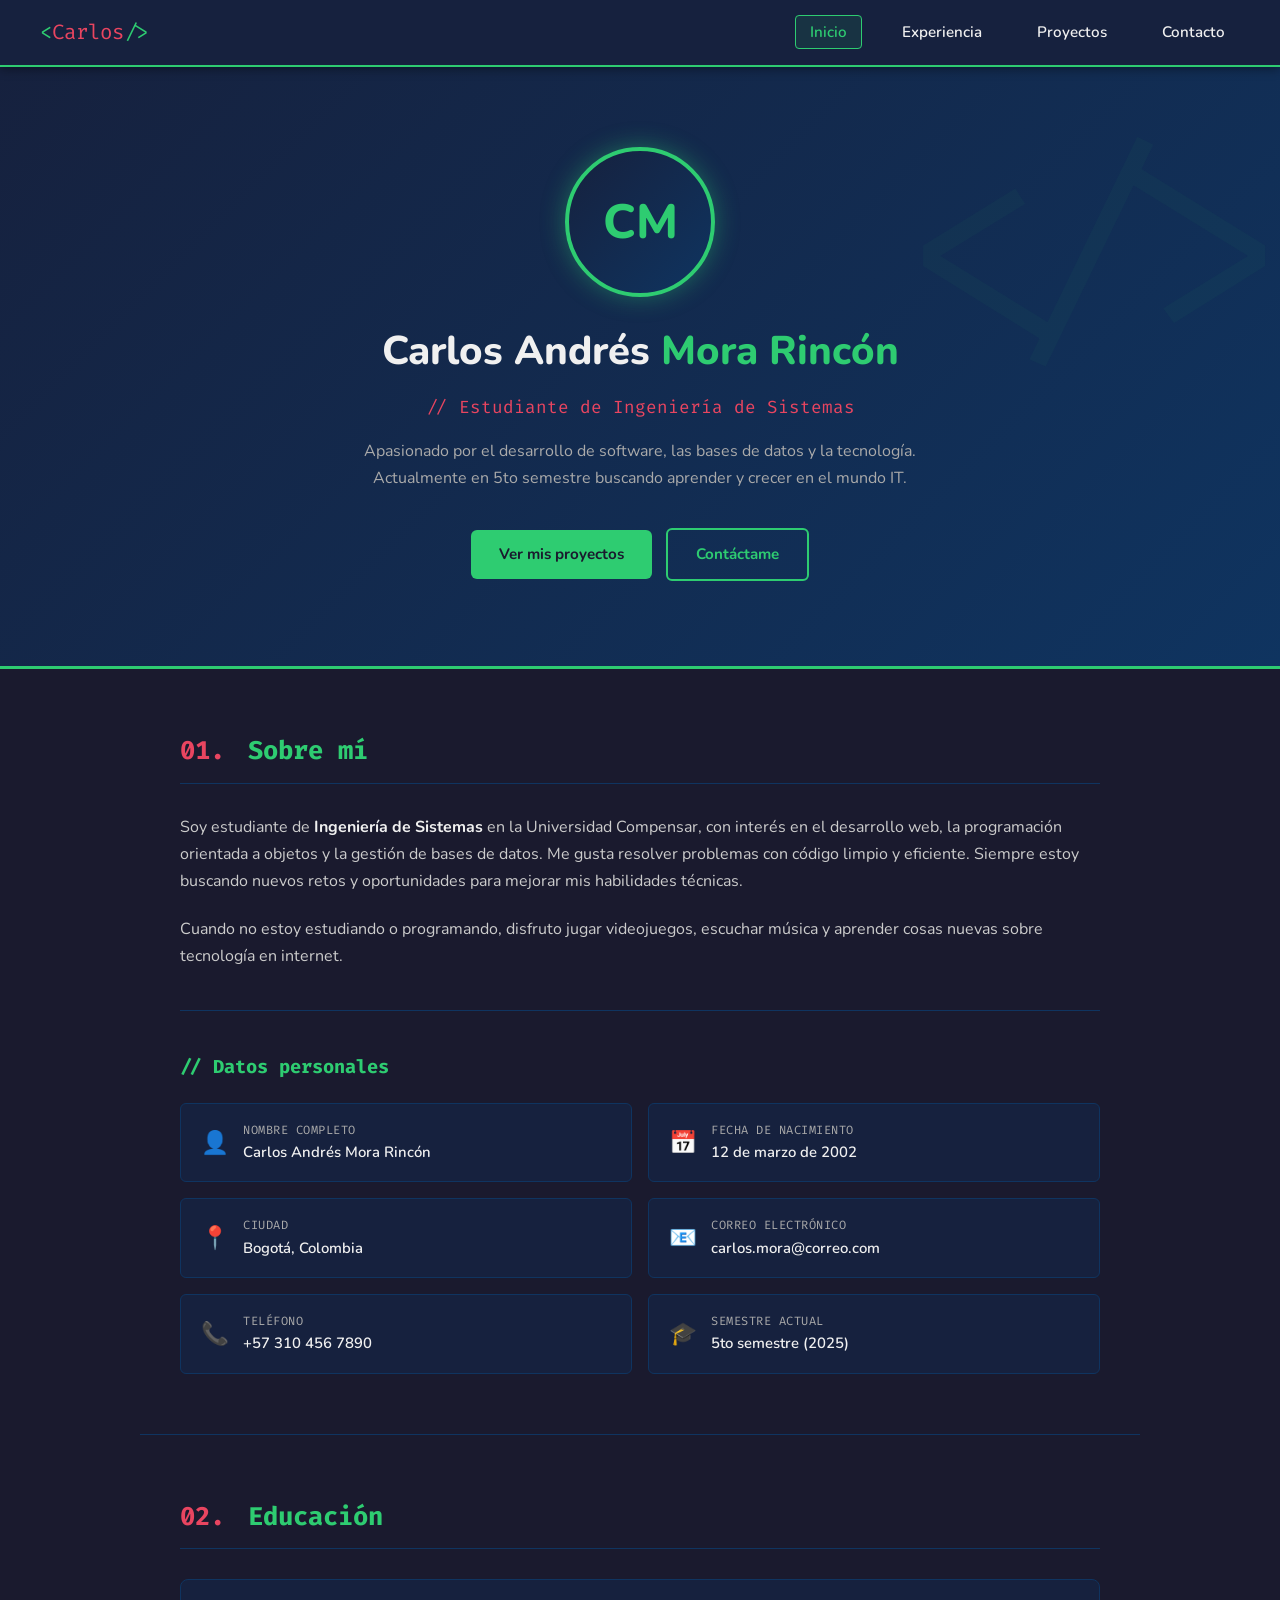
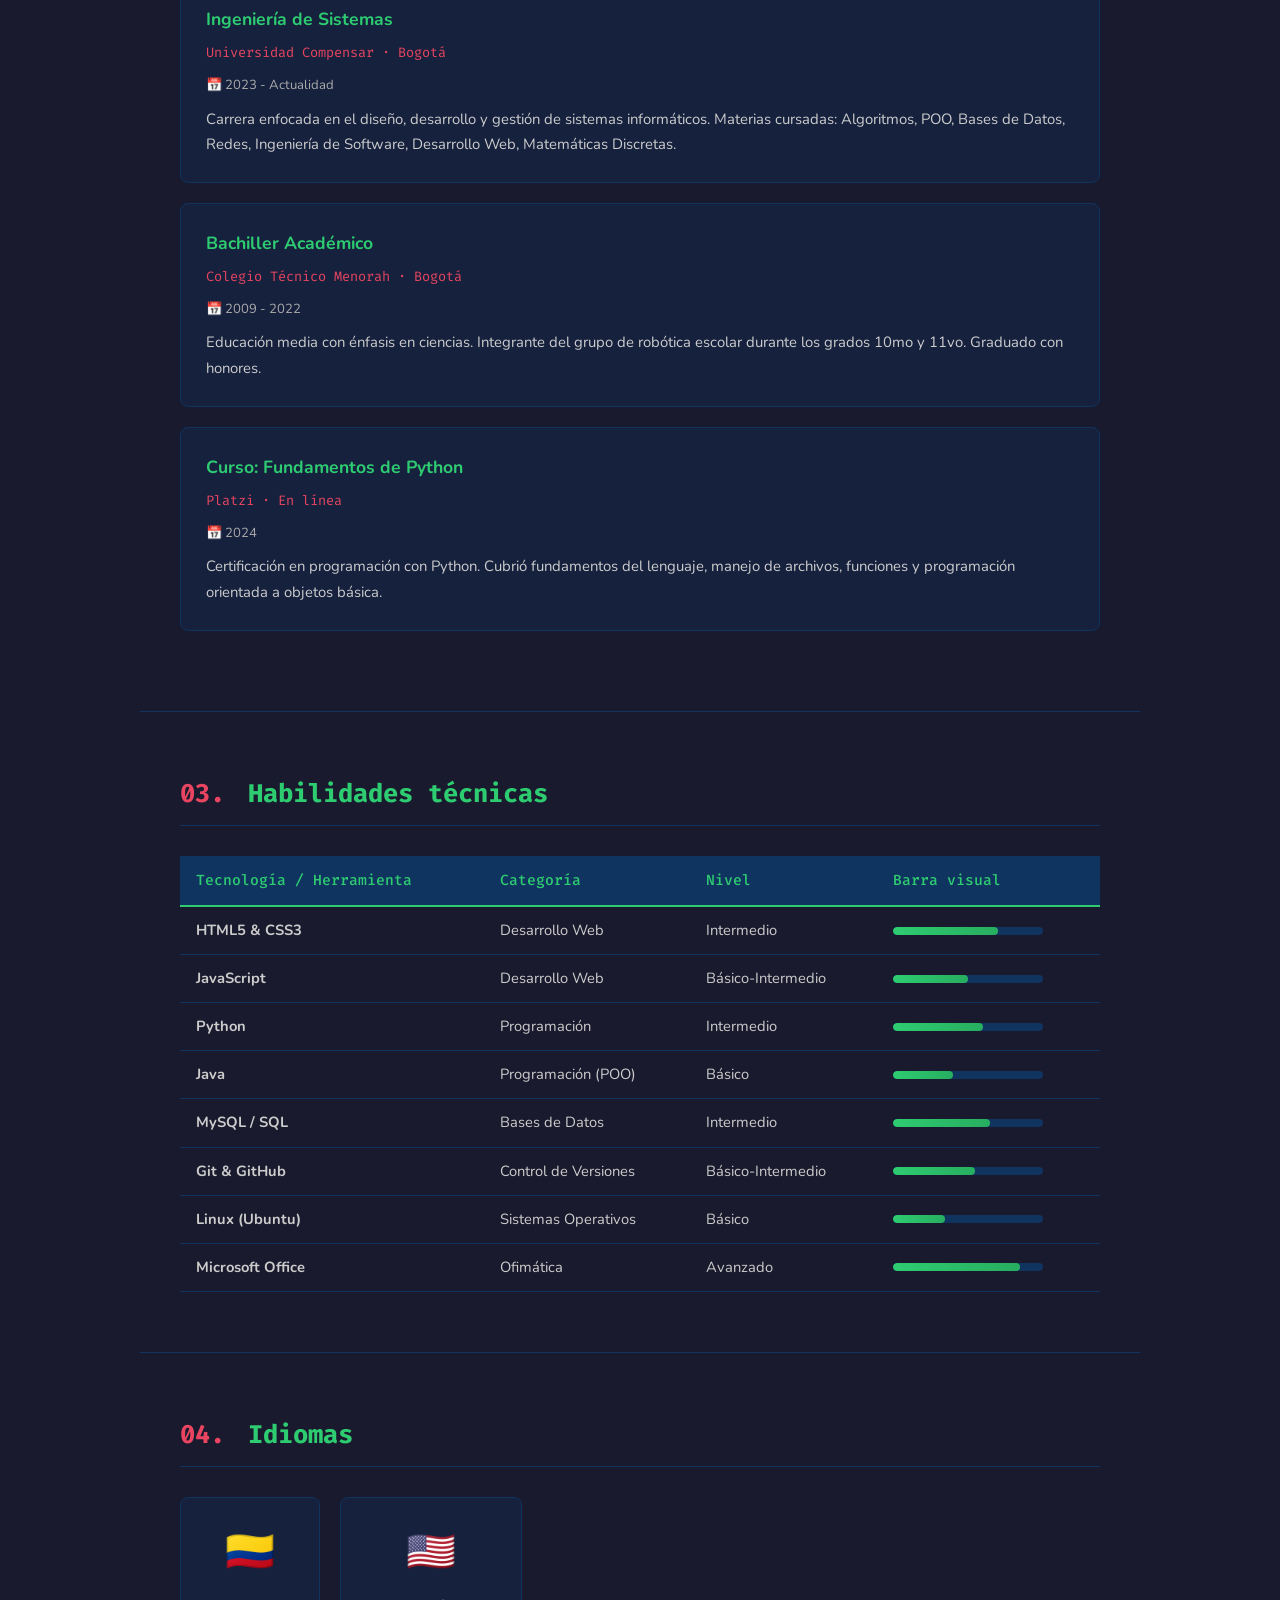
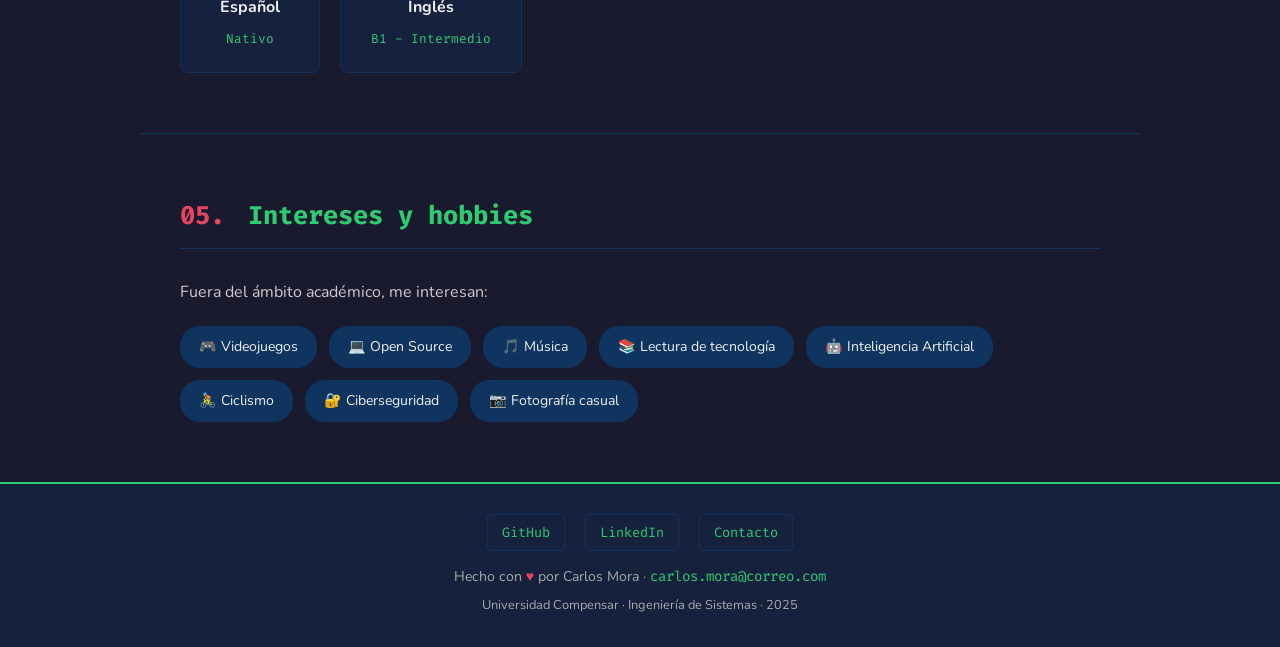
==== index.html @ 98360e1f "primer commit" ====
<!DOCTYPE html>
<html lang="es">
<head>
  <meta charset="UTF-8" />
  <meta name="viewport" content="width=device-width, initial-scale=1.0" />
  <meta name="description" content="Hoja de vida de Carlos Andrés Mora Rincón, estudiante de Ingeniería de Sistemas." />
  <title>Carlos Mora | Inicio</title>
  <link rel="stylesheet" href="css/styles.css" />
</head>
<body>

  <!-- ===== NAVEGACIÓN ===== -->
  <nav>
    <a href="index.html" class="nav-logo">&lt;<span>Carlos</span>/&gt;</a>
    <ul>
      <li><a href="index.html" class="activo">Inicio</a></li>
      <li><a href="pages/experiencia.html">Experiencia</a></li>
      <li><a href="pages/proyectos.html">Proyectos</a></li>
      <li><a href="pages/contacto.html">Contacto</a></li>
    </ul>
  </nav>

  <!-- ===== HERO ===== -->
  <div class="hero">
    <!-- Imagen representativa (avatar con iniciales como placeholder) -->
    <div style="width:150px;height:150px;border-radius:50%;border:4px solid var(--verde);
                background:linear-gradient(135deg,#16213e,#0f3460);
                display:flex;align-items:center;justify-content:center;
                margin:0 auto 20px;font-size:3rem;font-weight:800;color:var(--verde);
                box-shadow:0 0 25px rgba(46,204,113,0.4);">
      CM
    </div>
    <h1>Carlos Andrés <span>Mora Rincón</span></h1>
    <p class="subtitulo">// Estudiante de Ingeniería de Sistemas</p>
    <p class="descripcion">
      Apasionado por el desarrollo de software, las bases de datos y la tecnología.
      Actualmente en 5to semestre buscando aprender y crecer en el mundo IT.
    </p>
    <a href="pages/proyectos.html" class="btn">Ver mis proyectos</a>
    <a href="pages/contacto.html" class="btn btn-outline">Contáctame</a>
  </div>

  <!-- ===== INFORMACIÓN PERSONAL ===== -->
  <section>
    <h2 class="seccion-titulo"><span>01.</span> Sobre mí</h2>

    <p style="color:#cccccc; margin-bottom:20px;">
      Soy estudiante de <strong style="color:var(--blanco)">Ingeniería de Sistemas</strong> en la Universidad Compensar, 
      con interés en el desarrollo web, la programación orientada a objetos y la gestión de bases de datos. 
      Me gusta resolver problemas con código limpio y eficiente. Siempre estoy buscando nuevos retos y 
      oportunidades para mejorar mis habilidades técnicas.
    </p>

    <p style="color:#cccccc; margin-bottom:30px;">
      Cuando no estoy estudiando o programando, disfruto jugar videojuegos, escuchar música y aprender 
      cosas nuevas sobre tecnología en internet.
    </p>

    <hr class="divisor" />

    <!-- Datos personales en grilla -->
    <h3 class="codigo text-verde" style="margin-bottom:16px;">// Datos personales</h3>
    <div class="datos-grid">
      <div class="dato-item">
        <span class="dato-icono">👤</span>
        <div>
          <div class="dato-label">Nombre completo</div>
          <div class="dato-valor">Carlos Andrés Mora Rincón</div>
        </div>
      </div>
      <div class="dato-item">
        <span class="dato-icono">📅</span>
        <div>
          <div class="dato-label">Fecha de nacimiento</div>
          <div class="dato-valor">12 de marzo de 2002</div>
        </div>
      </div>
      <div class="dato-item">
        <span class="dato-icono">📍</span>
        <div>
          <div class="dato-label">Ciudad</div>
          <div class="dato-valor">Bogotá, Colombia</div>
        </div>
      </div>
      <div class="dato-item">
        <span class="dato-icono">📧</span>
        <div>
          <div class="dato-label">Correo electrónico</div>
          <div class="dato-valor">carlos.mora@correo.com</div>
        </div>
      </div>
      <div class="dato-item">
        <span class="dato-icono">📞</span>
        <div>
          <div class="dato-label">Teléfono</div>
          <div class="dato-valor">+57 310 456 7890</div>
        </div>
      </div>
      <div class="dato-item">
        <span class="dato-icono">🎓</span>
        <div>
          <div class="dato-label">Semestre actual</div>
          <div class="dato-valor">5to semestre (2025)</div>
        </div>
      </div>
    </div>
  </section>

  <hr class="divisor" style="max-width:1000px;margin:0 auto;" />

  <!-- ===== EDUCACIÓN ===== -->
  <section>
    <h2 class="seccion-titulo"><span>02.</span> Educación</h2>

    <div class="card">
      <h3>Ingeniería de Sistemas</h3>
      <div class="institucion">Universidad Compensar · Bogotá</div>
      <div class="periodo">📅 2023 - Actualidad</div>
      <p>
        Carrera enfocada en el diseño, desarrollo y gestión de sistemas informáticos. 
        Materias cursadas: Algoritmos, POO, Bases de Datos, Redes, Ingeniería de Software, 
        Desarrollo Web, Matemáticas Discretas.
      </p>
    </div>

    <div class="card">
      <h3>Bachiller Académico</h3>
      <div class="institucion">Colegio Técnico Menorah · Bogotá</div>
      <div class="periodo">📅 2009 - 2022</div>
      <p>
        Educación media con énfasis en ciencias. Integrante del grupo de robótica escolar 
        durante los grados 10mo y 11vo. Graduado con honores.
      </p>
    </div>

    <div class="card">
      <h3>Curso: Fundamentos de Python</h3>
      <div class="institucion">Platzi · En línea</div>
      <div class="periodo">📅 2024</div>
      <p>
        Certificación en programación con Python. Cubrió fundamentos del lenguaje, 
        manejo de archivos, funciones y programación orientada a objetos básica.
      </p>
    </div>
  </section>

  <hr class="divisor" style="max-width:1000px;margin:0 auto;" />

  <!-- ===== HABILIDADES (TABLA) ===== -->
  <section>
    <h2 class="seccion-titulo"><span>03.</span> Habilidades técnicas</h2>

    <table class="tabla-habilidades">
      <thead>
        <tr>
          <th>Tecnología / Herramienta</th>
          <th>Categoría</th>
          <th>Nivel</th>
          <th>Barra visual</th>
        </tr>
      </thead>
      <tbody>
        <tr>
          <td><strong>HTML5 &amp; CSS3</strong></td>
          <td>Desarrollo Web</td>
          <td class="text-verde">Intermedio</td>
          <td><div class="nivel-barra"><div class="nivel-fill" style="width:70%"></div></div></td>
        </tr>
        <tr>
          <td><strong>JavaScript</strong></td>
          <td>Desarrollo Web</td>
          <td class="text-verde">Básico-Intermedio</td>
          <td><div class="nivel-barra"><div class="nivel-fill" style="width:50%"></div></div></td>
        </tr>
        <tr>
          <td><strong>Python</strong></td>
          <td>Programación</td>
          <td class="text-verde">Intermedio</td>
          <td><div class="nivel-barra"><div class="nivel-fill" style="width:60%"></div></div></td>
        </tr>
        <tr>
          <td><strong>Java</strong></td>
          <td>Programación (POO)</td>
          <td class="text-verde">Básico</td>
          <td><div class="nivel-barra"><div class="nivel-fill" style="width:40%"></div></div></td>
        </tr>
        <tr>
          <td><strong>MySQL / SQL</strong></td>
          <td>Bases de Datos</td>
          <td class="text-verde">Intermedio</td>
          <td><div class="nivel-barra"><div class="nivel-fill" style="width:65%"></div></div></td>
        </tr>
        <tr>
          <td><strong>Git &amp; GitHub</strong></td>
          <td>Control de Versiones</td>
          <td class="text-verde">Básico-Intermedio</td>
          <td><div class="nivel-barra"><div class="nivel-fill" style="width:55%"></div></div></td>
        </tr>
        <tr>
          <td><strong>Linux (Ubuntu)</strong></td>
          <td>Sistemas Operativos</td>
          <td class="text-verde">Básico</td>
          <td><div class="nivel-barra"><div class="nivel-fill" style="width:35%"></div></div></td>
        </tr>
        <tr>
          <td><strong>Microsoft Office</strong></td>
          <td>Ofimática</td>
          <td class="text-verde">Avanzado</td>
          <td><div class="nivel-barra"><div class="nivel-fill" style="width:85%"></div></div></td>
        </tr>
      </tbody>
    </table>
  </section>

  <hr class="divisor" style="max-width:1000px;margin:0 auto;" />

  <!-- ===== IDIOMAS ===== -->
  <section>
    <h2 class="seccion-titulo"><span>04.</span> Idiomas</h2>
    <div class="idiomas-lista">
      <div class="idioma-card">
        <span class="bandera">🇨🇴</span>
        <span class="nombre">Español</span>
        <span class="nivel-texto">Nativo</span>
      </div>
      <div class="idioma-card">
        <span class="bandera">🇺🇸</span>
        <span class="nombre">Inglés</span>
        <span class="nivel-texto">B1 - Intermedio</span>
      </div>
    </div>
  </section>

  <hr class="divisor" style="max-width:1000px;margin:0 auto;" />

  <!-- ===== HOBBIES E INTERESES ===== -->
  <section>
    <h2 class="seccion-titulo"><span>05.</span> Intereses y hobbies</h2>
    <p style="color:#cccccc; margin-bottom:20px;">
      Fuera del ámbito académico, me interesan:
    </p>
    <div class="hobbies-grid">
      <span class="hobby-tag">🎮 Videojuegos</span>
      <span class="hobby-tag">💻 Open Source</span>
      <span class="hobby-tag">🎵 Música</span>
      <span class="hobby-tag">📚 Lectura de tecnología</span>
      <span class="hobby-tag">🤖 Inteligencia Artificial</span>
      <span class="hobby-tag">🚴 Ciclismo</span>
      <span class="hobby-tag">🔐 Ciberseguridad</span>
      <span class="hobby-tag">📷 Fotografía casual</span>
    </div>
  </section>

  <!-- ===== FOOTER ===== -->
  <footer>
    <div class="redes">
      <a href="https://github.com/" target="_blank">GitHub</a>
      <a href="https://linkedin.com/" target="_blank">LinkedIn</a>
      <a href="pages/contacto.html">Contacto</a>
    </div>
    <p>Hecho con <span style="color:var(--acento)">♥</span> por Carlos Mora · 
       <span class="codigo text-verde">carlos.mora@correo.com</span>
    </p>
    <p style="margin-top:6px; font-size:0.8rem;">Universidad Compensar · Ingeniería de Sistemas · 2025</p>
  </footer>

</body>
</html>
---- css/styles.css ----
/* =============================================
   HOJA DE VIDA - Carlos Andrés Mora Rincón
   Estilos principales del sitio
   ============================================= */

/* Fuentes de Google */
@import url('https://fonts.googleapis.com/css2?family=Fira+Code:wght@300;400;500&family=Nunito:wght@300;400;600;700;800&display=swap');

/* Variables de color */
:root {
  --verde: #2ecc71;
  --verde-oscuro: #27ae60;
  --azul-oscuro: #1a1a2e;
  --azul-medio: #16213e;
  --azul-panel: #0f3460;
  --blanco: #f0f0f0;
  --gris: #aaaaaa;
  --acento: #e94560;
  --fuente-codigo: 'Fira Code', monospace;
  --fuente-texto: 'Nunito', sans-serif;
}

/* Reset básico */
* {
  margin: 0;
  padding: 0;
  box-sizing: border-box;
}

body {
  background-color: var(--azul-oscuro);
  color: var(--blanco);
  font-family: var(--fuente-texto);
  line-height: 1.7;
}

/* ---- BARRA DE NAVEGACIÓN ---- */
nav {
  background-color: var(--azul-medio);
  padding: 15px 40px;
  display: flex;
  justify-content: space-between;
  align-items: center;
  position: sticky;
  top: 0;
  z-index: 100;
  border-bottom: 2px solid var(--verde);
  box-shadow: 0 2px 10px rgba(0,0,0,0.4);
}

.nav-logo {
  font-family: var(--fuente-codigo);
  font-size: 1.3rem;
  color: var(--verde);
  text-decoration: none;
}

.nav-logo span {
  color: var(--acento);
}

nav ul {
  list-style: none;
  display: flex;
  gap: 25px;
}

nav ul li a {
  color: var(--blanco);
  text-decoration: none;
  font-size: 0.95rem;
  font-weight: 600;
  padding: 6px 14px;
  border-radius: 4px;
  transition: all 0.3s ease;
  border: 1px solid transparent;
}

nav ul li a:hover,
nav ul li a.activo {
  color: var(--verde);
  border-color: var(--verde);
  background-color: rgba(46, 204, 113, 0.1);
}

/* ---- HERO / ENCABEZADO PRINCIPAL ---- */
.hero {
  background: linear-gradient(135deg, var(--azul-medio) 0%, var(--azul-panel) 100%);
  padding: 80px 40px;
  text-align: center;
  border-bottom: 3px solid var(--verde);
  position: relative;
  overflow: hidden;
}

.hero::before {
  content: '</>';
  font-family: var(--fuente-codigo);
  font-size: 15rem;
  color: rgba(46, 204, 113, 0.04);
  position: absolute;
  top: -20px;
  right: -30px;
  pointer-events: none;
}

.hero-foto {
  width: 150px;
  height: 150px;
  border-radius: 50%;
  border: 4px solid var(--verde);
  object-fit: cover;
  margin-bottom: 20px;
  box-shadow: 0 0 25px rgba(46, 204, 113, 0.4);
}

.hero h1 {
  font-size: 2.5rem;
  font-weight: 800;
  margin-bottom: 8px;
}

.hero h1 span {
  color: var(--verde);
}

.hero .subtitulo {
  font-family: var(--fuente-codigo);
  color: var(--acento);
  font-size: 1.1rem;
  margin-bottom: 15px;
}

.hero p.descripcion {
  max-width: 600px;
  margin: 0 auto 30px;
  color: var(--gris);
  font-size: 1rem;
}

.btn {
  display: inline-block;
  padding: 12px 28px;
  background-color: var(--verde);
  color: var(--azul-oscuro);
  text-decoration: none;
  border-radius: 6px;
  font-weight: 700;
  font-size: 0.95rem;
  transition: all 0.3s ease;
  margin: 5px;
}

.btn:hover {
  background-color: var(--verde-oscuro);
  transform: translateY(-2px);
  box-shadow: 0 5px 15px rgba(46,204,113,0.3);
}

.btn-outline {
  background-color: transparent;
  border: 2px solid var(--verde);
  color: var(--verde);
}

.btn-outline:hover {
  background-color: var(--verde);
  color: var(--azul-oscuro);
}

/* ---- SECCIONES GENERALES ---- */
section {
  padding: 60px 40px;
  max-width: 1000px;
  margin: 0 auto;
}

.seccion-titulo {
  font-family: var(--fuente-codigo);
  font-size: 1.6rem;
  color: var(--verde);
  margin-bottom: 30px;
  padding-bottom: 10px;
  border-bottom: 1px solid var(--azul-panel);
}

.seccion-titulo span {
  color: var(--acento);
  margin-right: 8px;
}

/* ---- TARJETAS ---- */
.card {
  background-color: var(--azul-medio);
  border: 1px solid var(--azul-panel);
  border-radius: 8px;
  padding: 25px;
  margin-bottom: 20px;
  transition: border-color 0.3s ease;
}

.card:hover {
  border-color: var(--verde);
}

.card h3 {
  color: var(--verde);
  margin-bottom: 6px;
  font-size: 1.1rem;
}

.card .institucion {
  font-family: var(--fuente-codigo);
  color: var(--acento);
  font-size: 0.85rem;
  margin-bottom: 10px;
}

.card .periodo {
  font-size: 0.82rem;
  color: var(--gris);
  margin-bottom: 10px;
}

.card p {
  color: #cccccc;
  font-size: 0.93rem;
}

/* ---- TABLA DE HABILIDADES ---- */
.tabla-habilidades {
  width: 100%;
  border-collapse: collapse;
  margin-top: 20px;
  font-size: 0.92rem;
}

.tabla-habilidades thead {
  background-color: var(--azul-panel);
}

.tabla-habilidades th {
  padding: 12px 16px;
  text-align: left;
  color: var(--verde);
  font-family: var(--fuente-codigo);
  font-weight: 500;
  border-bottom: 2px solid var(--verde);
}

.tabla-habilidades td {
  padding: 11px 16px;
  border-bottom: 1px solid var(--azul-panel);
  color: #cccccc;
}

.tabla-habilidades tr:hover td {
  background-color: rgba(46, 204, 113, 0.05);
}

.nivel-barra {
  height: 8px;
  background-color: var(--azul-panel);
  border-radius: 4px;
  overflow: hidden;
  width: 150px;
}

.nivel-fill {
  height: 100%;
  background: linear-gradient(90deg, var(--verde), var(--verde-oscuro));
  border-radius: 4px;
}

/* ---- DATOS PERSONALES ---- */
.datos-grid {
  display: grid;
  grid-template-columns: 1fr 1fr;
  gap: 16px;
  margin-top: 20px;
}

.dato-item {
  background-color: var(--azul-medio);
  border: 1px solid var(--azul-panel);
  border-radius: 6px;
  padding: 16px 20px;
  display: flex;
  align-items: center;
  gap: 14px;
}

.dato-icono {
  font-size: 1.4rem;
  flex-shrink: 0;
}

.dato-label {
  font-size: 0.75rem;
  color: var(--gris);
  font-family: var(--fuente-codigo);
  text-transform: uppercase;
  letter-spacing: 0.5px;
}

.dato-valor {
  font-size: 0.93rem;
  color: var(--blanco);
  font-weight: 600;
}

/* ---- IDIOMAS ---- */
.idiomas-lista {
  display: flex;
  gap: 20px;
  flex-wrap: wrap;
  margin-top: 20px;
}

.idioma-card {
  background-color: var(--azul-medio);
  border: 1px solid var(--azul-panel);
  border-radius: 8px;
  padding: 20px 30px;
  text-align: center;
  min-width: 140px;
}

.idioma-card .bandera {
  font-size: 2.5rem;
  display: block;
  margin-bottom: 8px;
}

.idioma-card .nombre {
  font-weight: 700;
  display: block;
  margin-bottom: 4px;
}

.idioma-card .nivel-texto {
  font-family: var(--fuente-codigo);
  font-size: 0.8rem;
  color: var(--verde);
}

/* ---- HOBBIES ---- */
.hobbies-grid {
  display: flex;
  flex-wrap: wrap;
  gap: 12px;
  margin-top: 20px;
}

.hobby-tag {
  background-color: var(--azul-panel);
  color: var(--blanco);
  padding: 8px 18px;
  border-radius: 20px;
  font-size: 0.88rem;
  border: 1px solid transparent;
  transition: border-color 0.3s ease, color 0.3s ease;
}

.hobby-tag:hover {
  border-color: var(--verde);
  color: var(--verde);
}

/* ---- FOOTER ---- */
footer {
  background-color: var(--azul-medio);
  border-top: 2px solid var(--verde);
  text-align: center;
  padding: 30px 20px;
  color: var(--gris);
  font-size: 0.88rem;
}

footer a {
  color: var(--verde);
  text-decoration: none;
}

footer .redes {
  display: flex;
  justify-content: center;
  gap: 20px;
  margin-bottom: 14px;
}

footer .redes a {
  font-family: var(--fuente-codigo);
  font-size: 0.85rem;
  padding: 6px 14px;
  border: 1px solid var(--azul-panel);
  border-radius: 4px;
  transition: border-color 0.3s, color 0.3s;
}

footer .redes a:hover {
  border-color: var(--verde);
}

/* ---- DIVISORES ---- */
hr.divisor {
  border: none;
  border-top: 1px solid var(--azul-panel);
  margin: 40px 0;
}

/* ---- BADGE DE TECNOLOGÍA ---- */
.tech-badges {
  display: flex;
  flex-wrap: wrap;
  gap: 8px;
  margin-top: 10px;
}

.badge {
  background-color: rgba(46, 204, 113, 0.12);
  color: var(--verde);
  border: 1px solid rgba(46,204,113,0.3);
  padding: 4px 12px;
  border-radius: 4px;
  font-family: var(--fuente-codigo);
  font-size: 0.8rem;
}

/* ---- PÁGINA INTERNA (PROYECTOS, CONTACTO, ETC.) ---- */
.page-header {
  background: var(--azul-medio);
  padding: 40px 40px 30px;
  border-bottom: 2px solid var(--verde);
  text-align: center;
}

.page-header h1 {
  font-size: 2rem;
  font-weight: 800;
}

.page-header h1 span {
  color: var(--verde);
}

.page-header p {
  color: var(--gris);
  font-family: var(--fuente-codigo);
  font-size: 0.9rem;
  margin-top: 8px;
}

/* ---- PROYECTOS ---- */
.proyecto-card {
  background-color: var(--azul-medio);
  border: 1px solid var(--azul-panel);
  border-radius: 8px;
  padding: 25px;
  margin-bottom: 20px;
  transition: border-color 0.3s;
}

.proyecto-card:hover {
  border-color: var(--verde);
}

.proyecto-card h3 {
  color: var(--verde);
  font-size: 1.15rem;
  margin-bottom: 8px;
}

.proyecto-card .tipo {
  font-family: var(--fuente-codigo);
  color: var(--acento);
  font-size: 0.8rem;
  margin-bottom: 12px;
}

.proyecto-card p {
  color: #cccccc;
  font-size: 0.92rem;
  margin-bottom: 14px;
}

/* ---- FORMULARIO DE CONTACTO ---- */
.form-grupo {
  margin-bottom: 20px;
}

.form-grupo label {
  display: block;
  margin-bottom: 6px;
  font-family: var(--fuente-codigo);
  font-size: 0.85rem;
  color: var(--verde);
}

.form-grupo input,
.form-grupo textarea,
.form-grupo select {
  width: 100%;
  padding: 12px 16px;
  background-color: var(--azul-medio);
  border: 1px solid var(--azul-panel);
  border-radius: 6px;
  color: var(--blanco);
  font-family: var(--fuente-texto);
  font-size: 0.93rem;
  transition: border-color 0.3s;
}

.form-grupo input:focus,
.form-grupo textarea:focus {
  outline: none;
  border-color: var(--verde);
}

.form-grupo textarea {
  min-height: 130px;
  resize: vertical;
}

/* ---- UTILIDADES ---- */
.text-verde { color: var(--verde); }
.text-acento { color: var(--acento); }
.text-gris { color: var(--gris); }
.mt-20 { margin-top: 20px; }
.mb-20 { margin-bottom: 20px; }
.codigo { font-family: var(--fuente-codigo); }

/* ---- RESPONSIVE BÁSICO ---- */
@media (max-width: 700px) {
  nav {
    flex-direction: column;
    gap: 15px;
    padding: 15px 20px;
  }

  nav ul {
    gap: 10px;
    flex-wrap: wrap;
    justify-content: center;
  }

  .hero {
    padding: 50px 20px;
  }

  .hero h1 {
    font-size: 1.8rem;
  }

  section {
    padding: 40px 20px;
  }

  .datos-grid {
    grid-template-columns: 1fr;
  }
}
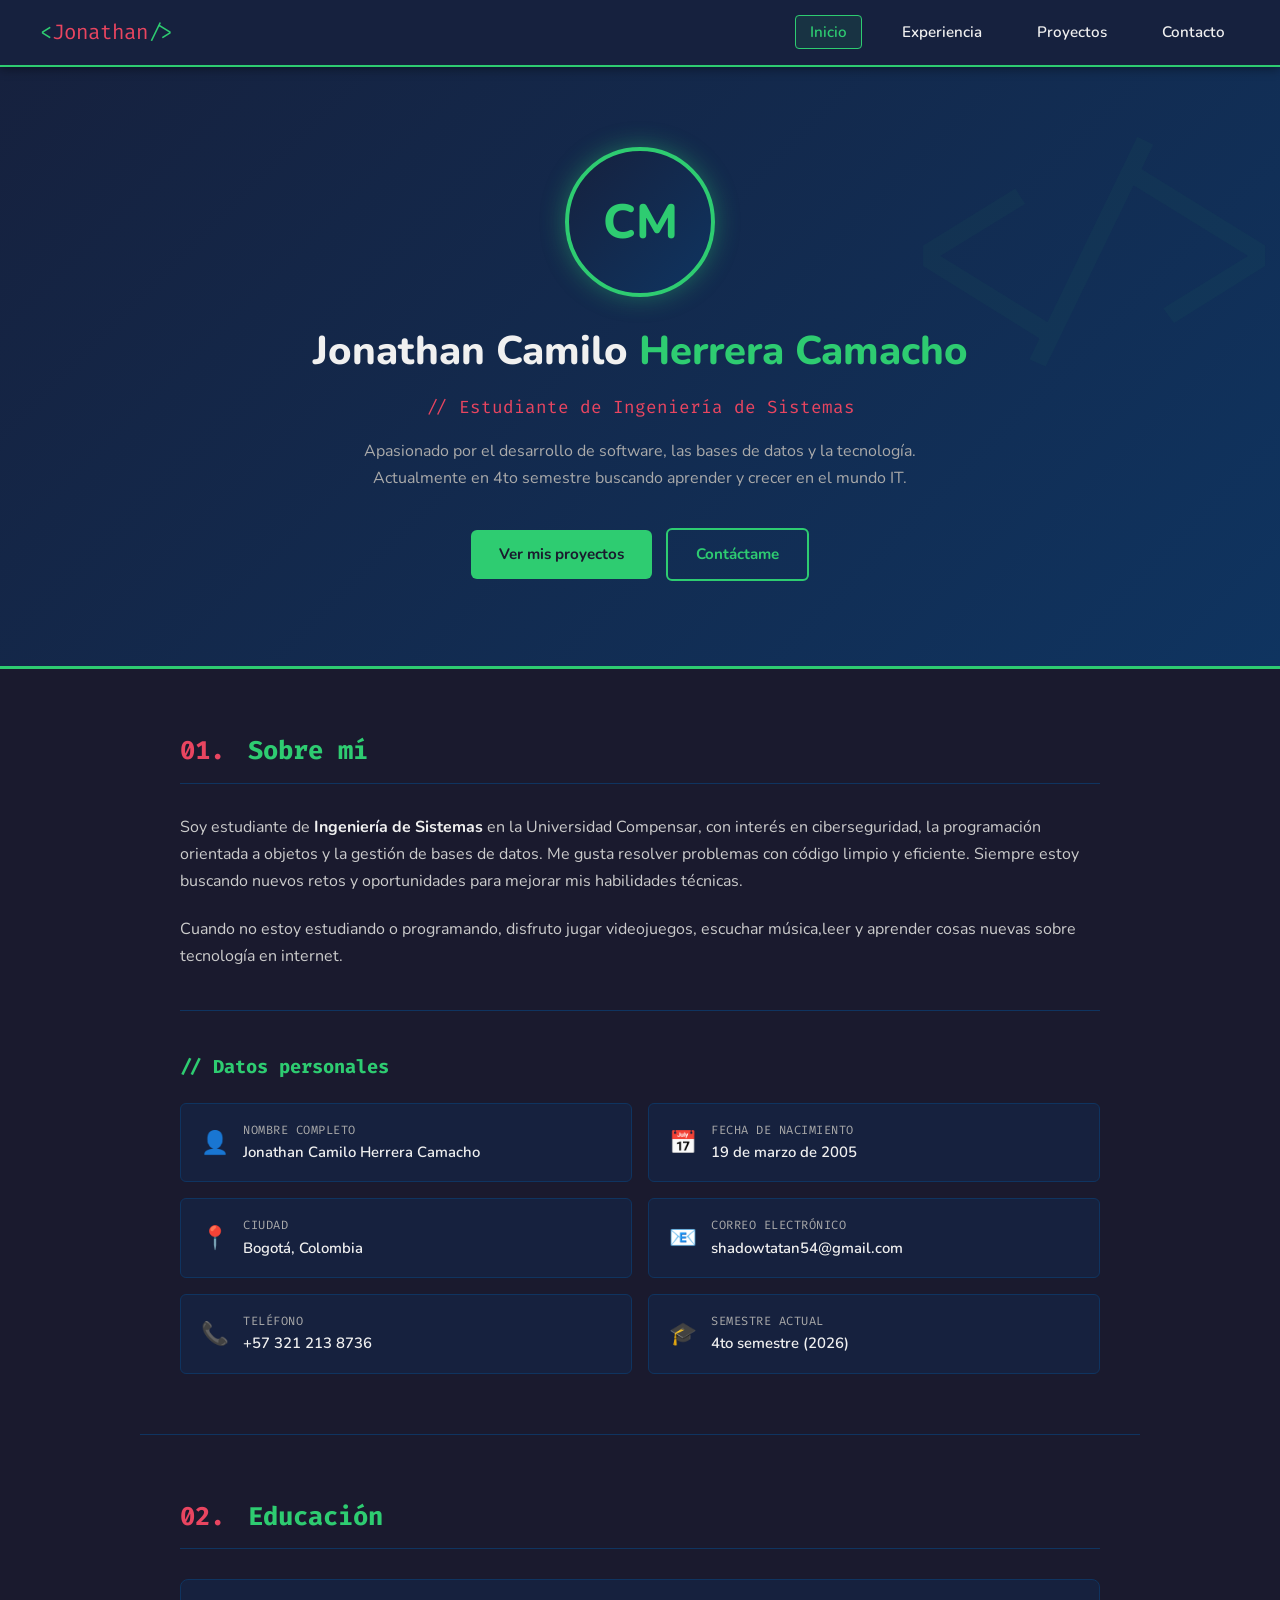
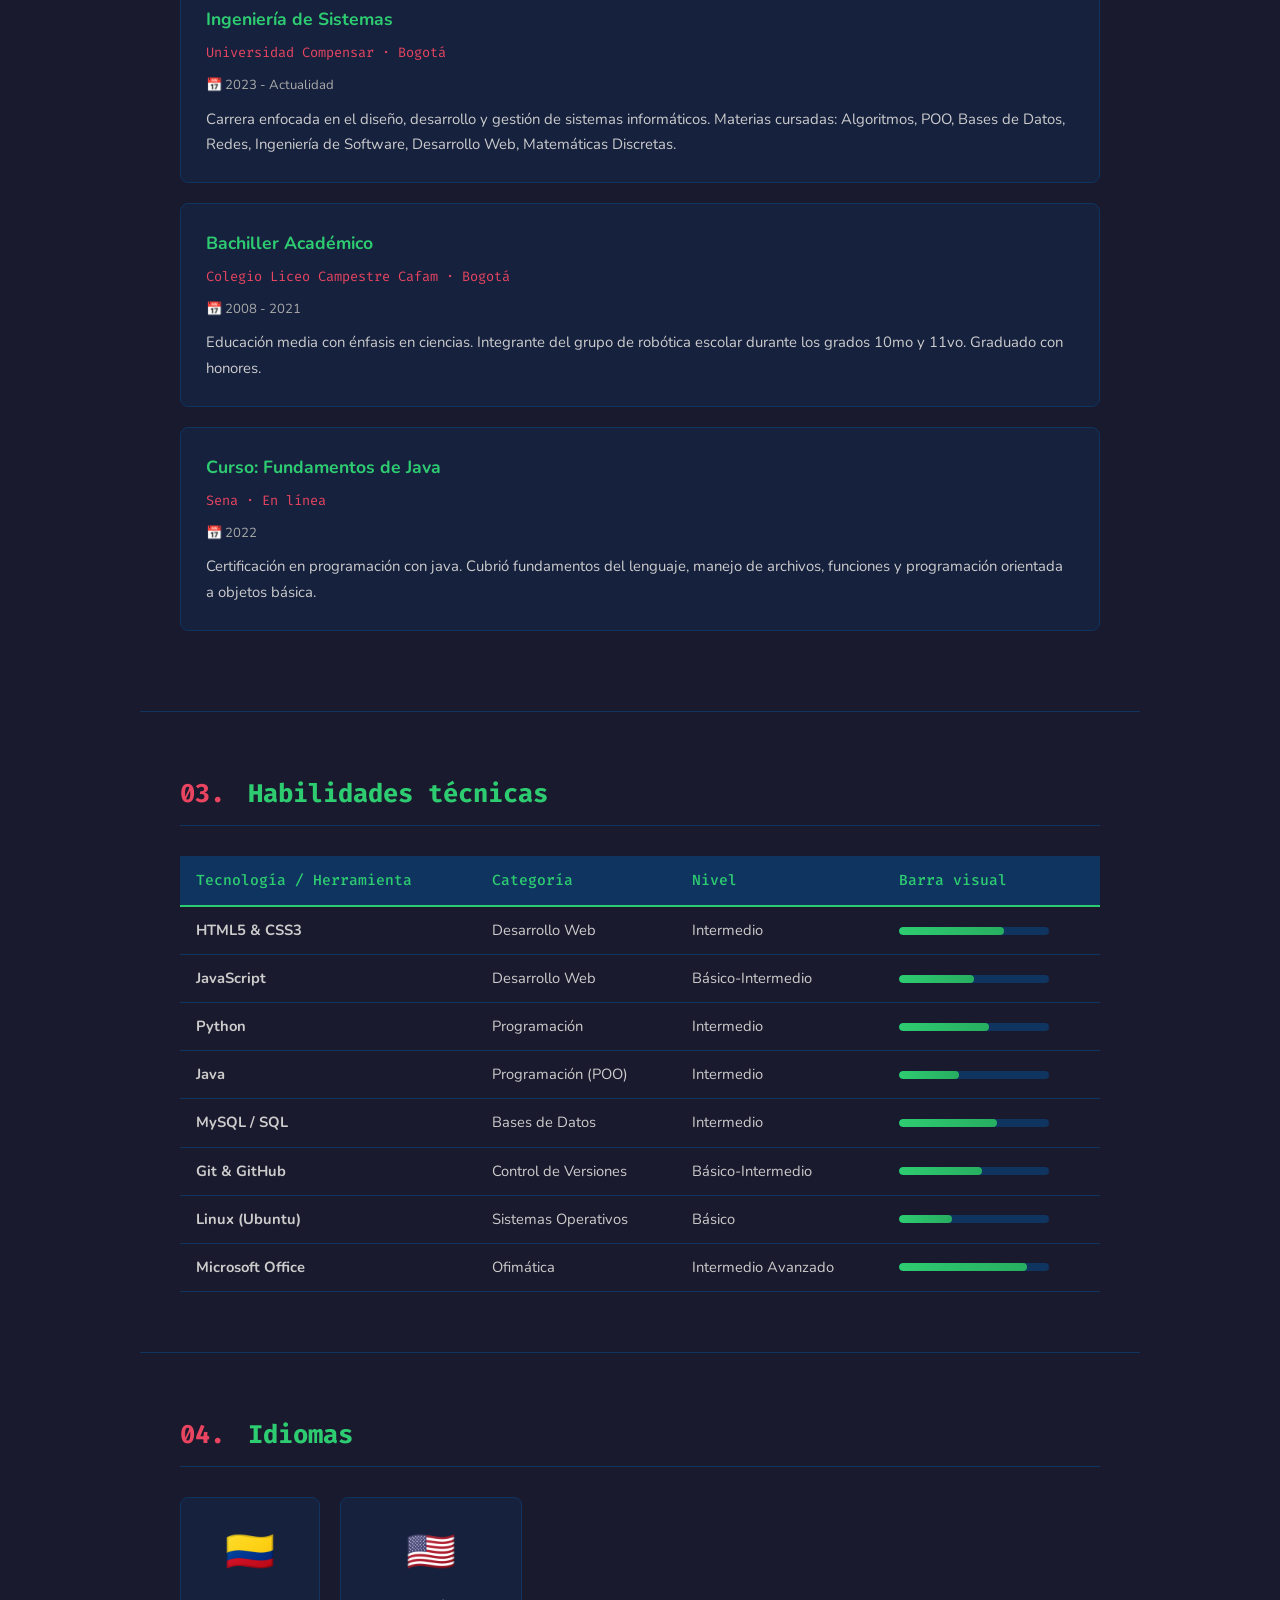
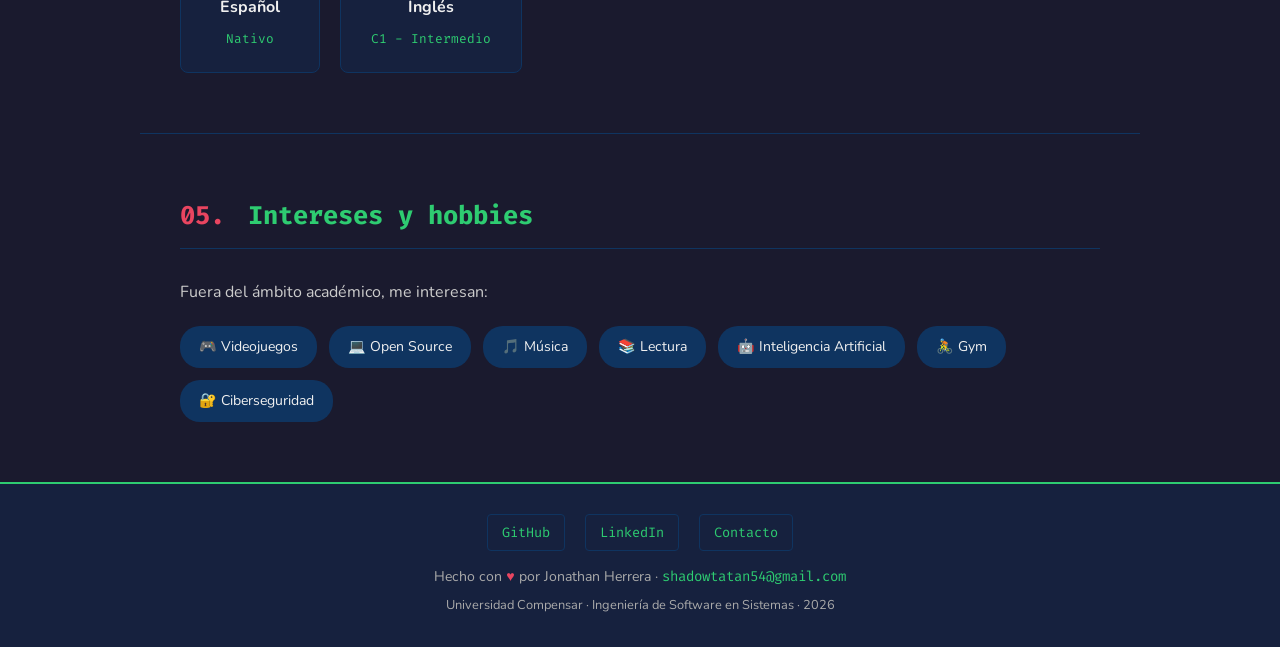
==== commit d5df6da6: "Update index.html" ====
--- a/index.html
+++ b/index.html
@@ -3,15 +3,15 @@
 <head>
   <meta charset="UTF-8" />
   <meta name="viewport" content="width=device-width, initial-scale=1.0" />
-  <meta name="description" content="Hoja de vida de Carlos Andrés Mora Rincón, estudiante de Ingeniería de Sistemas." />
-  <title>Carlos Mora | Inicio</title>
+  <meta name="description" content="Hoja de vida de Jonathan Camilo Herrera Camacho, estudiante de Ingeniería de Sistemas." />
+  <title>Jonathan Herrera | Inicio</title>
   <link rel="stylesheet" href="css/styles.css" />
 </head>
 <body>
 
   <!-- ===== NAVEGACIÓN ===== -->
   <nav>
-    <a href="index.html" class="nav-logo">&lt;<span>Carlos</span>/&gt;</a>
+    <a href="index.html" class="nav-logo">&lt;<span>Jonathan</span>/&gt;</a>
     <ul>
       <li><a href="index.html" class="activo">Inicio</a></li>
       <li><a href="pages/experiencia.html">Experiencia</a></li>
@@ -30,11 +30,11 @@
                 box-shadow:0 0 25px rgba(46,204,113,0.4);">
       CM
     </div>
-    <h1>Carlos Andrés <span>Mora Rincón</span></h1>
+    <h1> Jonathan Camilo <span>Herrera Camacho</span></h1>
     <p class="subtitulo">// Estudiante de Ingeniería de Sistemas</p>
     <p class="descripcion">
       Apasionado por el desarrollo de software, las bases de datos y la tecnología.
-      Actualmente en 5to semestre buscando aprender y crecer en el mundo IT.
+      Actualmente en 4to semestre buscando aprender y crecer en el mundo IT.
     </p>
     <a href="pages/proyectos.html" class="btn">Ver mis proyectos</a>
     <a href="pages/contacto.html" class="btn btn-outline">Contáctame</a>
@@ -46,13 +46,13 @@
 
     <p style="color:#cccccc; margin-bottom:20px;">
       Soy estudiante de <strong style="color:var(--blanco)">Ingeniería de Sistemas</strong> en la Universidad Compensar, 
-      con interés en el desarrollo web, la programación orientada a objetos y la gestión de bases de datos. 
+      con interés en ciberseguridad, la programación orientada a objetos y la gestión de bases de datos. 
       Me gusta resolver problemas con código limpio y eficiente. Siempre estoy buscando nuevos retos y 
       oportunidades para mejorar mis habilidades técnicas.
     </p>
 
     <p style="color:#cccccc; margin-bottom:30px;">
-      Cuando no estoy estudiando o programando, disfruto jugar videojuegos, escuchar música y aprender 
+      Cuando no estoy estudiando o programando, disfruto jugar videojuegos, escuchar música,leer y aprender 
       cosas nuevas sobre tecnología en internet.
     </p>
 
@@ -65,14 +65,14 @@
         <span class="dato-icono">👤</span>
         <div>
           <div class="dato-label">Nombre completo</div>
-          <div class="dato-valor">Carlos Andrés Mora Rincón</div>
+          <div class="dato-valor">Jonathan Camilo Herrera Camacho</div>
         </div>
       </div>
       <div class="dato-item">
         <span class="dato-icono">📅</span>
         <div>
           <div class="dato-label">Fecha de nacimiento</div>
-          <div class="dato-valor">12 de marzo de 2002</div>
+          <div class="dato-valor">19 de marzo de 2005</div>
         </div>
       </div>
       <div class="dato-item">
@@ -86,21 +86,21 @@
         <span class="dato-icono">📧</span>
         <div>
           <div class="dato-label">Correo electrónico</div>
-          <div class="dato-valor">carlos.mora@correo.com</div>
+          <div class="dato-valor">shadowtatan54@gmail.com</div>
         </div>
       </div>
       <div class="dato-item">
         <span class="dato-icono">📞</span>
         <div>
           <div class="dato-label">Teléfono</div>
-          <div class="dato-valor">+57 310 456 7890</div>
+          <div class="dato-valor">+57 321 213 8736</div>
         </div>
       </div>
       <div class="dato-item">
         <span class="dato-icono">🎓</span>
         <div>
           <div class="dato-label">Semestre actual</div>
-          <div class="dato-valor">5to semestre (2025)</div>
+          <div class="dato-valor">4to semestre (2026)</div>
         </div>
       </div>
     </div>
@@ -125,8 +125,8 @@
 
     <div class="card">
       <h3>Bachiller Académico</h3>
-      <div class="institucion">Colegio Técnico Menorah · Bogotá</div>
-      <div class="periodo">📅 2009 - 2022</div>
+      <div class="institucion">Colegio Liceo Campestre Cafam · Bogotá</div>
+      <div class="periodo">📅 2008 - 2021</div>
       <p>
         Educación media con énfasis en ciencias. Integrante del grupo de robótica escolar 
         durante los grados 10mo y 11vo. Graduado con honores.
@@ -134,11 +134,11 @@
     </div>
 
     <div class="card">
-      <h3>Curso: Fundamentos de Python</h3>
-      <div class="institucion">Platzi · En línea</div>
-      <div class="periodo">📅 2024</div>
+      <h3>Curso: Fundamentos de Java</h3>
+      <div class="institucion"> Sena · En línea</div>
+      <div class="periodo">📅 2022</div>
       <p>
-        Certificación en programación con Python. Cubrió fundamentos del lenguaje, 
+        Certificación en programación con java. Cubrió fundamentos del lenguaje, 
         manejo de archivos, funciones y programación orientada a objetos básica.
       </p>
     </div>
@@ -181,7 +181,7 @@
         <tr>
           <td><strong>Java</strong></td>
           <td>Programación (POO)</td>
-          <td class="text-verde">Básico</td>
+          <td class="text-verde">Intermedio</td>
           <td><div class="nivel-barra"><div class="nivel-fill" style="width:40%"></div></div></td>
         </tr>
         <tr>
@@ -205,7 +205,7 @@
         <tr>
           <td><strong>Microsoft Office</strong></td>
           <td>Ofimática</td>
-          <td class="text-verde">Avanzado</td>
+          <td class="text-verde">Intermedio Avanzado</td>
           <td><div class="nivel-barra"><div class="nivel-fill" style="width:85%"></div></div></td>
         </tr>
       </tbody>
@@ -226,14 +226,14 @@
       <div class="idioma-card">
         <span class="bandera">🇺🇸</span>
         <span class="nombre">Inglés</span>
-        <span class="nivel-texto">B1 - Intermedio</span>
-      </div>
-    </div>
-  </section>
-
-  <hr class="divisor" style="max-width:1000px;margin:0 auto;" />
-
-  <!-- ===== HOBBIES E INTERESES ===== -->
+        <span class="nivel-texto">C1 - Intermedio</span>
+      </div>
+    </div>
+  </section>
+
+  <hr class="divisor" style="max-width:1000px;margin:0 auto;" />
+
+  <!--  HOBBIES E INTERESES  -->
   <section>
     <h2 class="seccion-titulo"><span>05.</span> Intereses y hobbies</h2>
     <p style="color:#cccccc; margin-bottom:20px;">
@@ -243,25 +243,24 @@
       <span class="hobby-tag">🎮 Videojuegos</span>
       <span class="hobby-tag">💻 Open Source</span>
       <span class="hobby-tag">🎵 Música</span>
-      <span class="hobby-tag">📚 Lectura de tecnología</span>
+      <span class="hobby-tag">📚 Lectura </span>
       <span class="hobby-tag">🤖 Inteligencia Artificial</span>
-      <span class="hobby-tag">🚴 Ciclismo</span>
+      <span class="hobby-tag">🚴 Gym</span>
       <span class="hobby-tag">🔐 Ciberseguridad</span>
-      <span class="hobby-tag">📷 Fotografía casual</span>
-    </div>
-  </section>
-
-  <!-- ===== FOOTER ===== -->
+    </div>
+  </section>
+
+  <!-- FOOTER -->
   <footer>
     <div class="redes">
       <a href="https://github.com/" target="_blank">GitHub</a>
       <a href="https://linkedin.com/" target="_blank">LinkedIn</a>
       <a href="pages/contacto.html">Contacto</a>
     </div>
-    <p>Hecho con <span style="color:var(--acento)">♥</span> por Carlos Mora · 
-       <span class="codigo text-verde">carlos.mora@correo.com</span>
-    </p>
-    <p style="margin-top:6px; font-size:0.8rem;">Universidad Compensar · Ingeniería de Sistemas · 2025</p>
+    <p>Hecho con <span style="color:var(--acento)">♥</span> por Jonathan Herrera · 
+       <span class="codigo text-verde">shadowtatan54@gmail.com</span>
+    </p>
+    <p style="margin-top:6px; font-size:0.8rem;">Universidad Compensar · Ingeniería de Software en Sistemas · 2026</p>
   </footer>
 
 </body>
